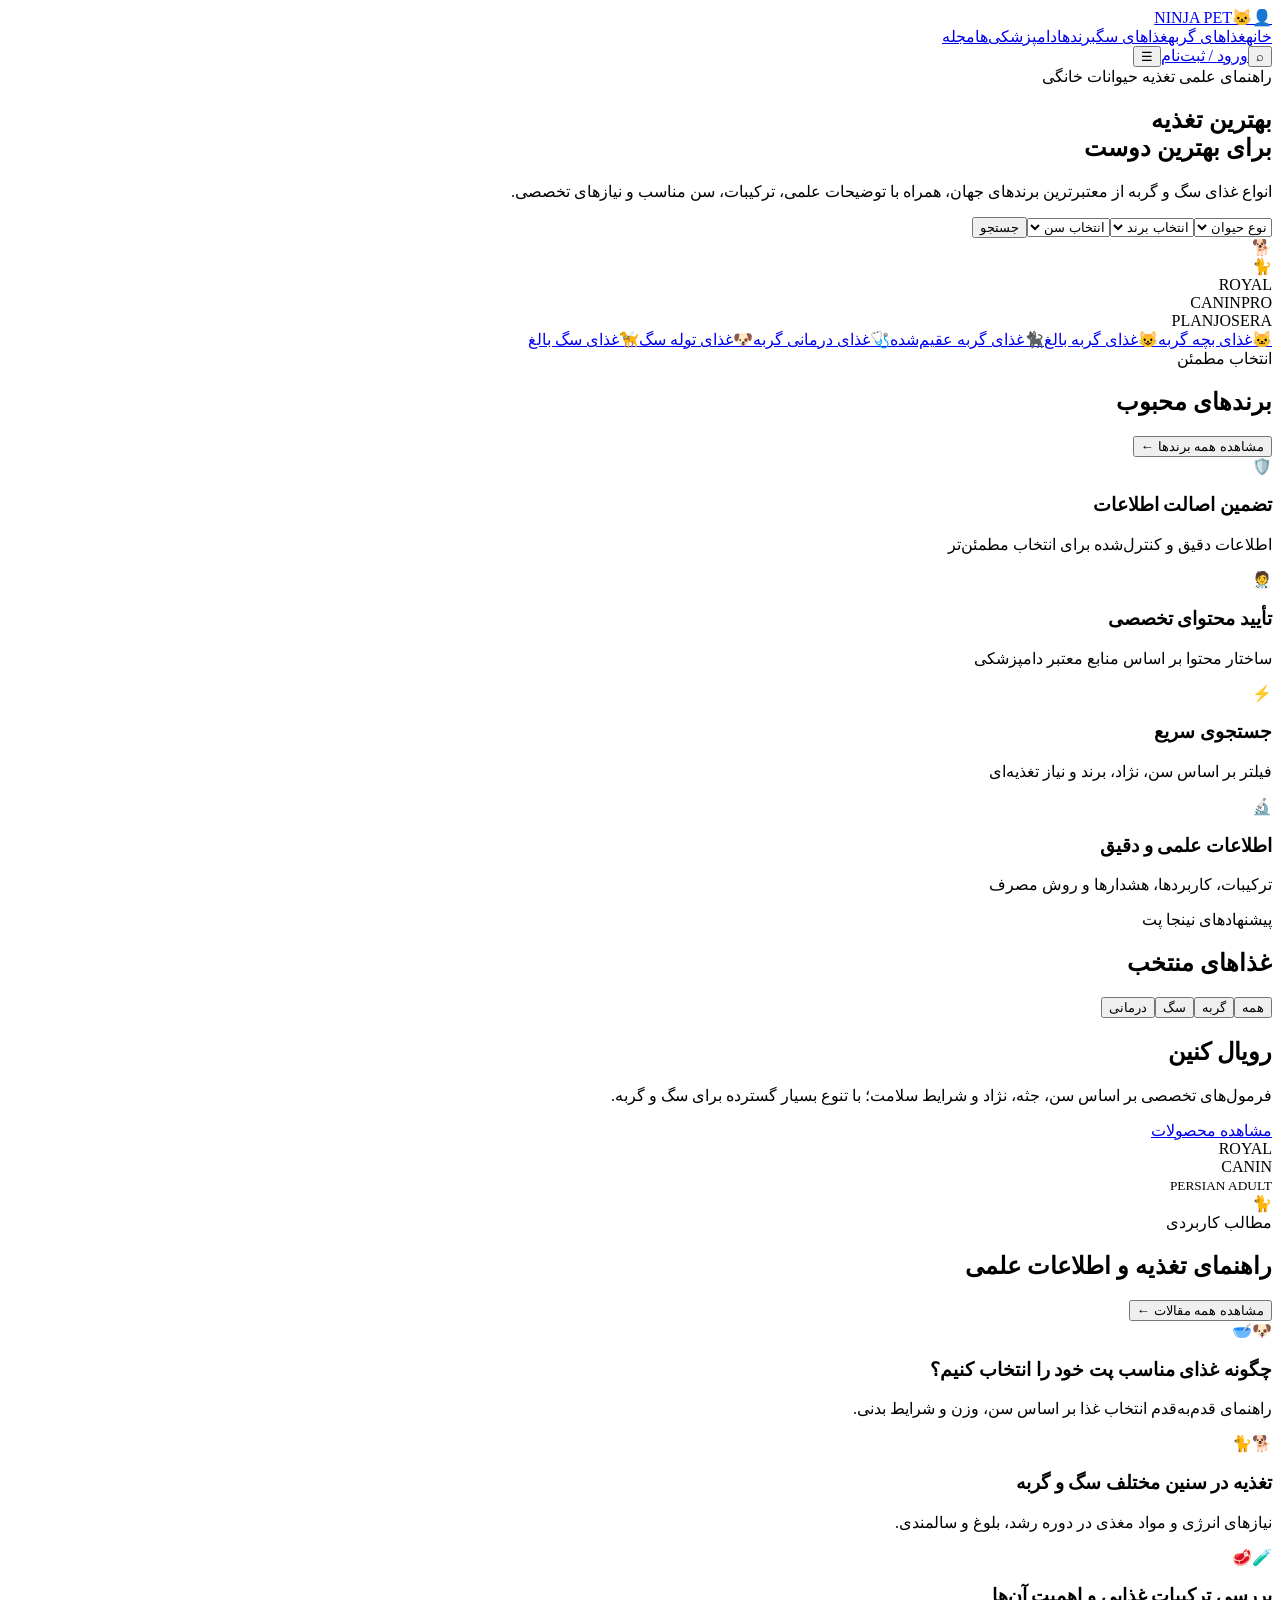
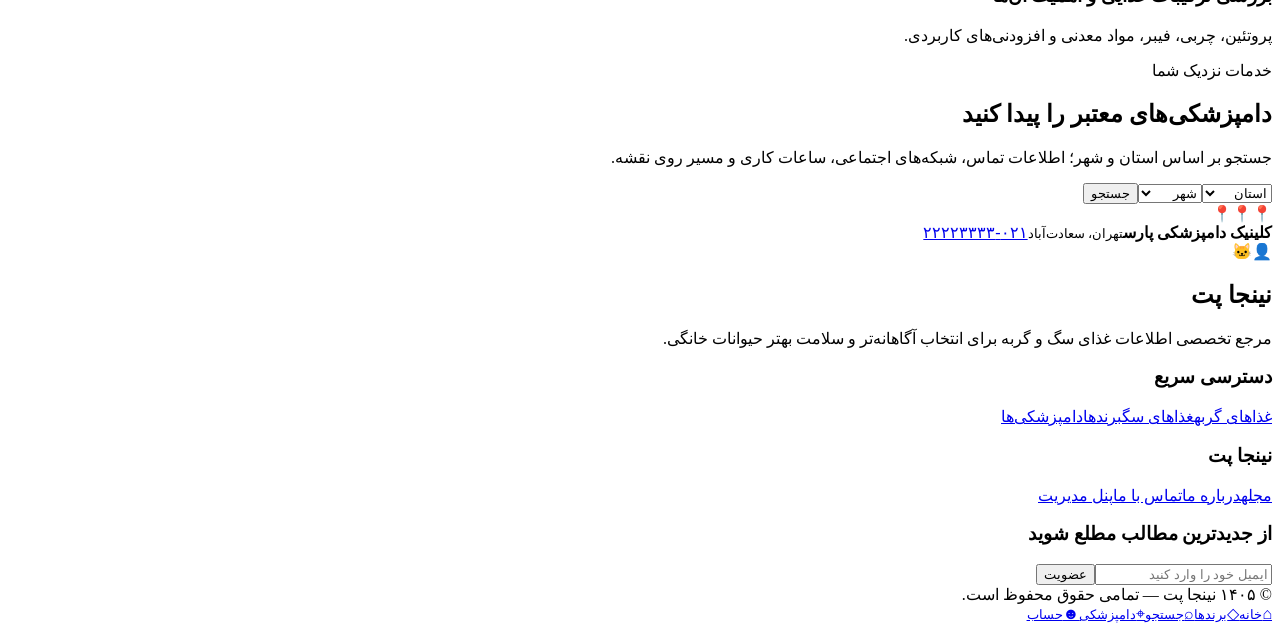
==== index.html @ 96e2af03 "Add Ninja Pet responsive homepage" ====
<!doctype html>
<html lang="fa" dir="rtl">
<head>
  <meta charset="utf-8" />
  <meta name="viewport" content="width=device-width,initial-scale=1" />
  <meta name="theme-color" content="#5b2ca0" />
  <meta name="description" content="نینجا پت؛ مرجع فارسی و علمی غذای سگ و گربه، معرفی برندها و دامپزشکی‌های ایران." />
  <meta name="keywords" content="غذای گربه, غذای سگ, رویال کنین, پروپلن, جوسرا, دامپزشکی" />
  <meta property="og:title" content="نینجا پت | مرجع تغذیه تخصصی حیوانات خانگی" />
  <meta property="og:description" content="انتخاب غذای مناسب بر اساس سن، نژاد، وضعیت بدنی و نیازهای سلامت پت شما." />
  <title>نینجا پت | مرجع تخصصی غذای سگ و گربه</title>
  <link rel="manifest" href="manifest.webmanifest" />
  <link rel="stylesheet" href="styles.css" />
</head>
<body>
  <header class="site-header">
    <a class="brand" href="#home" aria-label="نینجا پت"><span class="brand-mark">🐱‍👤</span><span>NINJA PET</span></a>
    <nav class="desktop-nav" aria-label="منوی اصلی"><a class="active" href="#home">خانه</a><a href="#cat-food">غذاهای گربه</a><a href="#dog-food">غذاهای سگ</a><a href="#brands">برندها</a><a href="#vets">دامپزشکی‌ها</a><a href="#mag">مجله</a></nav>
    <div class="header-actions"><button class="icon-btn" data-search-open aria-label="جستجو">⌕</button><a class="admin-link" href="admin.html">ورود / ثبت‌نام</a><button class="menu-btn" aria-label="بازکردن منو">☰</button></div>
  </header>
  <main id="home">
    <section class="hero section-shell">
      <div class="hero-copy"><span class="eyebrow">راهنمای علمی تغذیه حیوانات خانگی</span><h1>بهترین تغذیه<br/>برای بهترین دوست</h1><p>انواع غذای سگ و گربه از معتبرترین برندهای جهان، همراه با توضیحات علمی، ترکیبات، سن مناسب و نیازهای تخصصی.</p><div class="finder" role="search"><select id="petType"><option value="all">نوع حیوان</option><option value="cat">گربه</option><option value="dog">سگ</option></select><select id="brandFilter"><option value="all">انتخاب برند</option></select><select id="ageFilter"><option value="all">انتخاب سن</option><option value="kitten">توله / بچه</option><option value="adult">بالغ</option><option value="senior">سالمند</option></select><button id="finderButton">جستجو</button></div></div>
      <div class="hero-visual" aria-label="سگ و گربه کنار بسته‌های غذای حیوانات"><div class="pet dog">🐕</div><div class="pet cat">🐈</div><div class="bags"><span class="bag red">ROYAL<br>CANIN</span><span class="bag black">PRO<br>PLAN</span><span class="bag yellow">JOSERA</span></div></div>
    </section>
    <section class="quick-categories section-shell"><a href="#products"><span>🐱</span>غذای بچه گربه</a><a href="#products"><span>😺</span>غذای گربه بالغ</a><a href="#products"><span>🐈‍⬛</span>غذای گربه عقیم‌شده</a><a href="#products"><span>🩺</span>غذای درمانی گربه</a><a href="#products"><span>🐶</span>غذای توله سگ</a><a href="#products"><span>🦮</span>غذای سگ بالغ</a></section>
    <section id="brands" class="section-shell content-section"><div class="section-heading"><div><span>انتخاب مطمئن</span><h2>برندهای محبوب</h2></div><button class="text-button" id="allBrands">مشاهده همه برندها ←</button></div><div class="brand-grid" id="brandGrid"></div></section>
    <section class="benefits"><article>🛡️<div><h3>تضمین اصالت اطلاعات</h3><p>اطلاعات دقیق و کنترل‌شده برای انتخاب مطمئن‌تر</p></div></article><article>🧑‍⚕️<div><h3>تأیید محتوای تخصصی</h3><p>ساختار محتوا بر اساس منابع معتبر دامپزشکی</p></div></article><article>⚡<div><h3>جستجوی سریع</h3><p>فیلتر بر اساس سن، نژاد، برند و نیاز تغذیه‌ای</p></div></article><article>🔬<div><h3>اطلاعات علمی و دقیق</h3><p>ترکیبات، کاربردها، هشدارها و روش مصرف</p></div></article></section>
    <section id="products" class="section-shell content-section"><div class="section-heading"><div><span>پیشنهادهای نینجا پت</span><h2>غذاهای منتخب</h2></div><div class="chips"><button class="active" data-filter="all">همه</button><button data-filter="cat">گربه</button><button data-filter="dog">سگ</button><button data-filter="medical">درمانی</button></div></div><div class="product-grid" id="productGrid"></div></section>
    <section class="brand-feature section-shell" id="cat-food"><div class="feature-copy"><h2>رویال کنین</h2><p>فرمول‌های تخصصی بر اساس سن، جثه، نژاد و شرایط سلامت؛ با تنوع بسیار گسترده برای سگ و گربه.</p><a href="#products" class="outline-button">مشاهده محصولات</a></div><div class="feature-art"><div class="giant-bag">ROYAL<br>CANIN<br><small>PERSIAN ADULT</small></div><div class="fluffy-cat">🐈</div></div></section>
    <section id="mag" class="section-shell content-section"><div class="section-heading"><div><span>مطالب کاربردی</span><h2>راهنمای تغذیه و اطلاعات علمی</h2></div><button class="text-button">مشاهده همه مقالات ←</button></div><div class="article-grid"><article><div class="article-image">🐶🥣</div><h3>چگونه غذای مناسب پت خود را انتخاب کنیم؟</h3><p>راهنمای قدم‌به‌قدم انتخاب غذا بر اساس سن، وزن و شرایط بدنی.</p></article><article><div class="article-image">🐕🐈</div><h3>تغذیه در سنین مختلف سگ و گربه</h3><p>نیازهای انرژی و مواد مغذی در دوره رشد، بلوغ و سالمندی.</p></article><article><div class="article-image">🧪🥩</div><h3>بررسی ترکیبات غذایی و اهمیت آن‌ها</h3><p>پروتئین، چربی، فیبر، مواد معدنی و افزودنی‌های کاربردی.</p></article></div></section>
    <section id="vets" class="vet-section section-shell"><div><span class="eyebrow">خدمات نزدیک شما</span><h2>دامپزشکی‌های معتبر را پیدا کنید</h2><p>جستجو بر اساس استان و شهر؛ اطلاعات تماس، شبکه‌های اجتماعی، ساعات کاری و مسیر روی نقشه.</p><div class="vet-search"><select id="province"><option>استان</option><option>تهران</option><option>اصفهان</option><option>مازندران</option><option>فارس</option></select><select id="city"><option>شهر</option><option>تهران</option><option>اصفهان</option><option>بابل</option><option>شیراز</option></select><button id="vetSearch">جستجو</button></div></div><div class="map-card"><div class="map-lines"></div><span class="pin p1">📍</span><span class="pin p2">📍</span><span class="pin p3">📍</span><div class="clinic-card"><strong>کلینیک دامپزشکی پارس</strong><small>تهران، سعادت‌آباد</small><a href="tel:02122223333">۰۲۱-۲۲۲۲۳۳۳۳</a></div></div></section>
  </main>
  <footer><div class="footer-grid section-shell"><div class="footer-brand"><span class="ninja">🐱‍👤</span><h2>نینجا پت</h2><p>مرجع تخصصی اطلاعات غذای سگ و گربه برای انتخاب آگاهانه‌تر و سلامت بهتر حیوانات خانگی.</p></div><div><h3>دسترسی سریع</h3><a href="#cat-food">غذاهای گربه</a><a href="#dog-food">غذاهای سگ</a><a href="#brands">برندها</a><a href="#vets">دامپزشکی‌ها</a></div><div><h3>نینجا پت</h3><a href="#mag">مجله</a><a href="#">درباره ما</a><a href="#">تماس با ما</a><a href="admin.html">پنل مدیریت</a></div><div><h3>از جدیدترین مطالب مطلع شوید</h3><form id="newsletter"><input type="email" placeholder="ایمیل خود را وارد کنید" required/><button>عضویت</button></form></div></div><div class="copyright">© ۱۴۰۵ نینجا پت — تمامی حقوق محفوظ است.</div></footer>
  <dialog id="productDialog"><button class="dialog-close">×</button><div id="dialogContent"></div></dialog><dialog id="searchDialog"><button class="dialog-close">×</button><h2>جستجو در نینجا پت</h2><input id="globalSearch" placeholder="نام غذا، برند یا نیاز تغذیه‌ای..."/><div id="searchResults"></div></dialog>
  <nav class="mobile-bottom"><a class="active" href="#home">⌂<small>خانه</small></a><a href="#brands">◇<small>برندها</small></a><a href="#products">⌕<small>جستجو</small></a><a href="#vets">⌖<small>دامپزشکی</small></a><a href="admin.html">☻<small>حساب</small></a></nav><script src="app.js"></script>
</body></html>
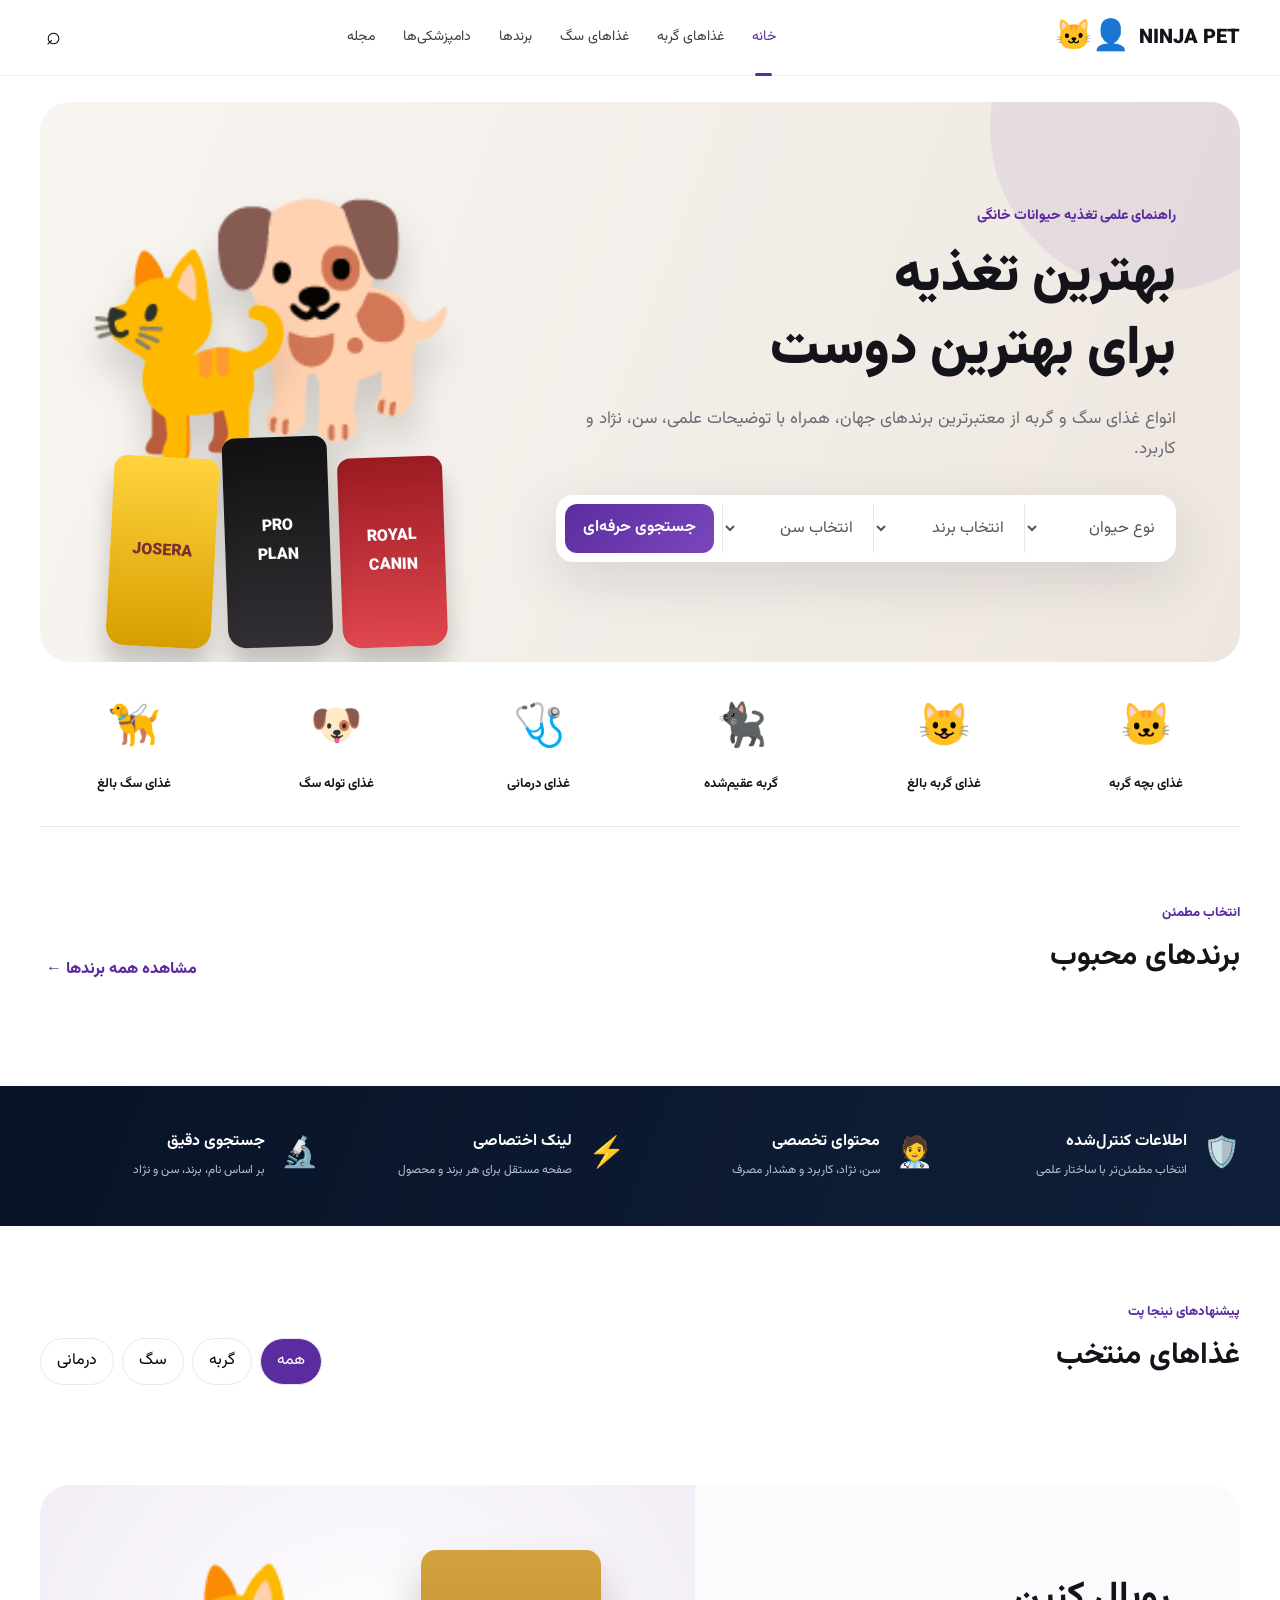
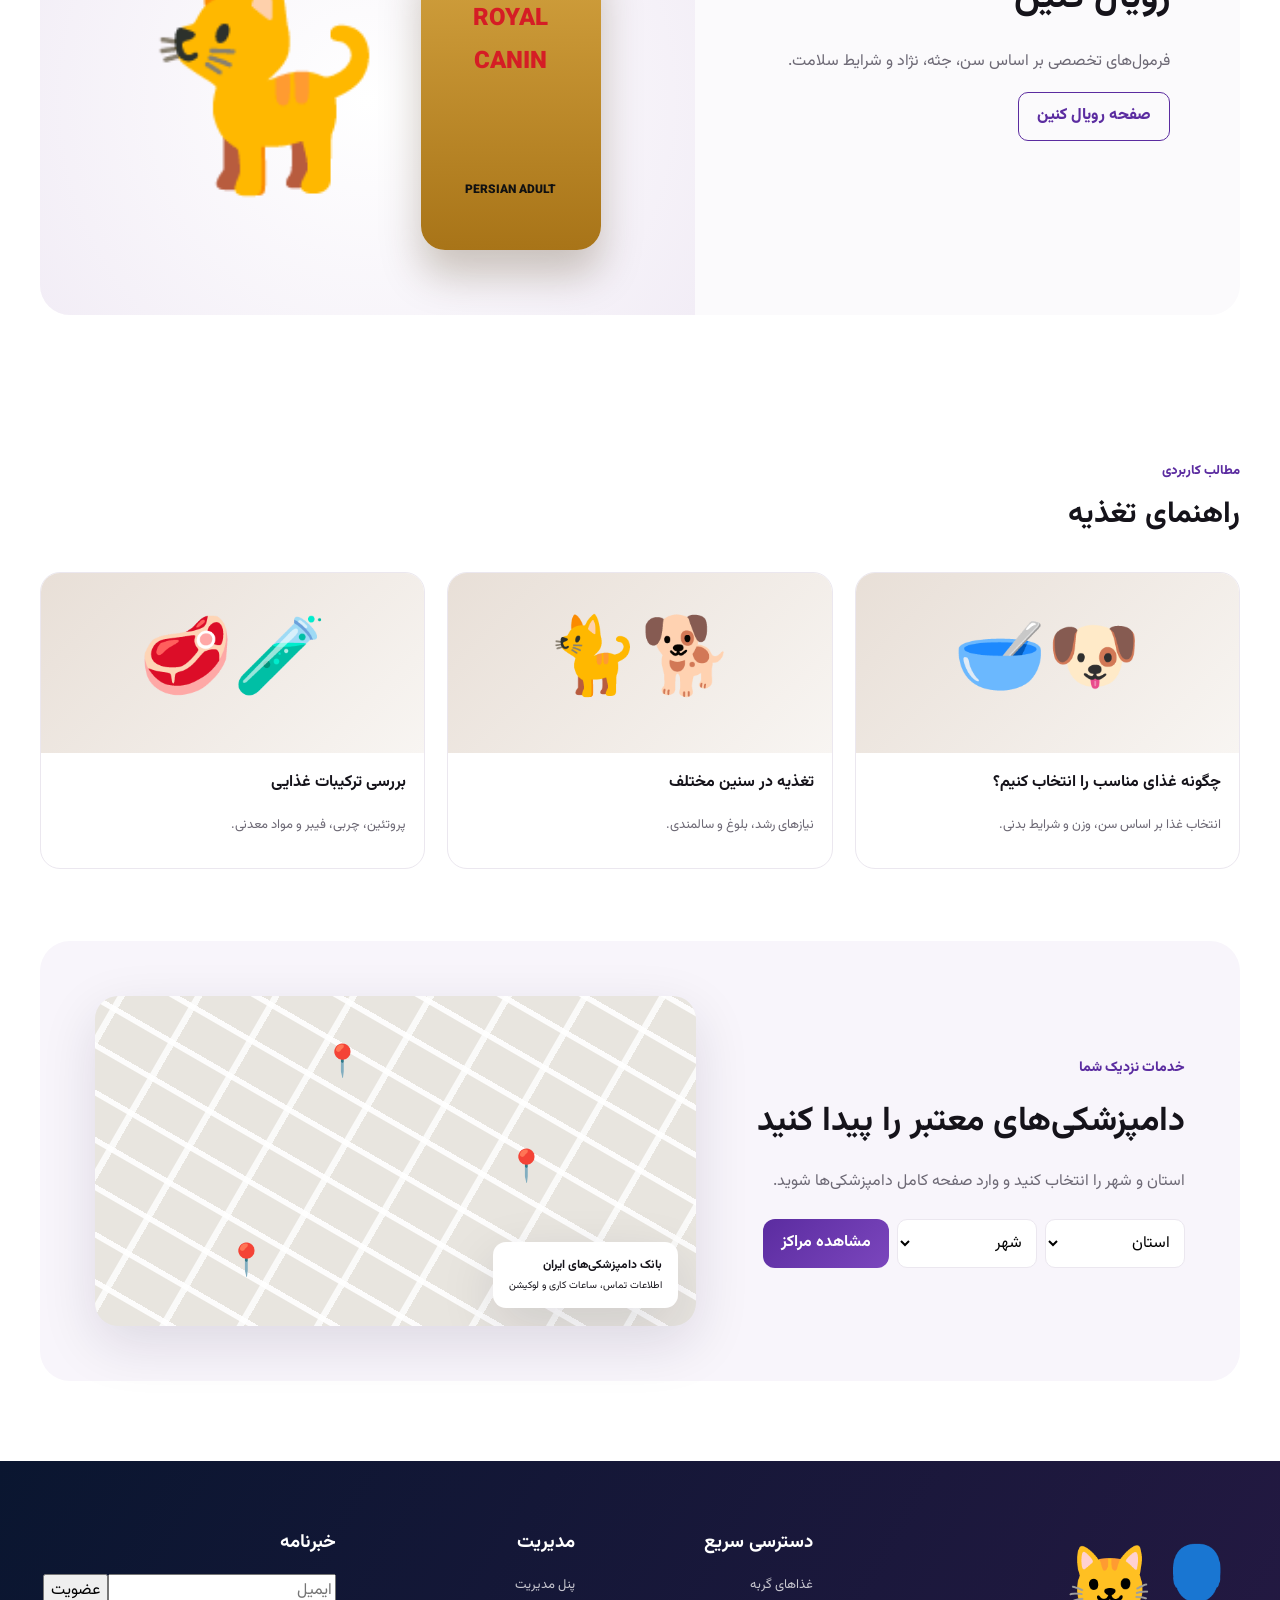
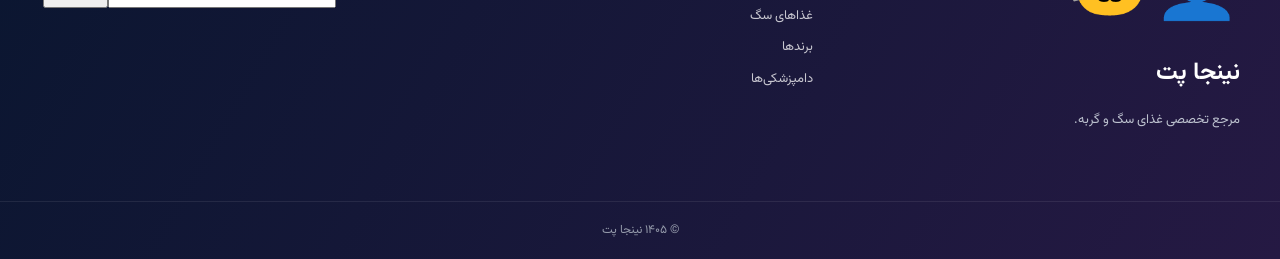
==== commit 836ce6fe: "Convert homepage navigation to real pages and remove public login" ====
--- a/index.html
+++ b/index.html
@@ -1,37 +1 @@
-<!doctype html>
-<html lang="fa" dir="rtl">
-<head>
-  <meta charset="utf-8" />
-  <meta name="viewport" content="width=device-width,initial-scale=1" />
-  <meta name="theme-color" content="#5b2ca0" />
-  <meta name="description" content="نینجا پت؛ مرجع فارسی و علمی غذای سگ و گربه، معرفی برندها و دامپزشکی‌های ایران." />
-  <meta name="keywords" content="غذای گربه, غذای سگ, رویال کنین, پروپلن, جوسرا, دامپزشکی" />
-  <meta property="og:title" content="نینجا پت | مرجع تغذیه تخصصی حیوانات خانگی" />
-  <meta property="og:description" content="انتخاب غذای مناسب بر اساس سن، نژاد، وضعیت بدنی و نیازهای سلامت پت شما." />
-  <title>نینجا پت | مرجع تخصصی غذای سگ و گربه</title>
-  <link rel="manifest" href="manifest.webmanifest" />
-  <link rel="stylesheet" href="styles.css" />
-</head>
-<body>
-  <header class="site-header">
-    <a class="brand" href="#home" aria-label="نینجا پت"><span class="brand-mark">🐱‍👤</span><span>NINJA PET</span></a>
-    <nav class="desktop-nav" aria-label="منوی اصلی"><a class="active" href="#home">خانه</a><a href="#cat-food">غذاهای گربه</a><a href="#dog-food">غذاهای سگ</a><a href="#brands">برندها</a><a href="#vets">دامپزشکی‌ها</a><a href="#mag">مجله</a></nav>
-    <div class="header-actions"><button class="icon-btn" data-search-open aria-label="جستجو">⌕</button><a class="admin-link" href="admin.html">ورود / ثبت‌نام</a><button class="menu-btn" aria-label="بازکردن منو">☰</button></div>
-  </header>
-  <main id="home">
-    <section class="hero section-shell">
-      <div class="hero-copy"><span class="eyebrow">راهنمای علمی تغذیه حیوانات خانگی</span><h1>بهترین تغذیه<br/>برای بهترین دوست</h1><p>انواع غذای سگ و گربه از معتبرترین برندهای جهان، همراه با توضیحات علمی، ترکیبات، سن مناسب و نیازهای تخصصی.</p><div class="finder" role="search"><select id="petType"><option value="all">نوع حیوان</option><option value="cat">گربه</option><option value="dog">سگ</option></select><select id="brandFilter"><option value="all">انتخاب برند</option></select><select id="ageFilter"><option value="all">انتخاب سن</option><option value="kitten">توله / بچه</option><option value="adult">بالغ</option><option value="senior">سالمند</option></select><button id="finderButton">جستجو</button></div></div>
-      <div class="hero-visual" aria-label="سگ و گربه کنار بسته‌های غذای حیوانات"><div class="pet dog">🐕</div><div class="pet cat">🐈</div><div class="bags"><span class="bag red">ROYAL<br>CANIN</span><span class="bag black">PRO<br>PLAN</span><span class="bag yellow">JOSERA</span></div></div>
-    </section>
-    <section class="quick-categories section-shell"><a href="#products"><span>🐱</span>غذای بچه گربه</a><a href="#products"><span>😺</span>غذای گربه بالغ</a><a href="#products"><span>🐈‍⬛</span>غذای گربه عقیم‌شده</a><a href="#products"><span>🩺</span>غذای درمانی گربه</a><a href="#products"><span>🐶</span>غذای توله سگ</a><a href="#products"><span>🦮</span>غذای سگ بالغ</a></section>
-    <section id="brands" class="section-shell content-section"><div class="section-heading"><div><span>انتخاب مطمئن</span><h2>برندهای محبوب</h2></div><button class="text-button" id="allBrands">مشاهده همه برندها ←</button></div><div class="brand-grid" id="brandGrid"></div></section>
-    <section class="benefits"><article>🛡️<div><h3>تضمین اصالت اطلاعات</h3><p>اطلاعات دقیق و کنترل‌شده برای انتخاب مطمئن‌تر</p></div></article><article>🧑‍⚕️<div><h3>تأیید محتوای تخصصی</h3><p>ساختار محتوا بر اساس منابع معتبر دامپزشکی</p></div></article><article>⚡<div><h3>جستجوی سریع</h3><p>فیلتر بر اساس سن، نژاد، برند و نیاز تغذیه‌ای</p></div></article><article>🔬<div><h3>اطلاعات علمی و دقیق</h3><p>ترکیبات، کاربردها، هشدارها و روش مصرف</p></div></article></section>
-    <section id="products" class="section-shell content-section"><div class="section-heading"><div><span>پیشنهادهای نینجا پت</span><h2>غذاهای منتخب</h2></div><div class="chips"><button class="active" data-filter="all">همه</button><button data-filter="cat">گربه</button><button data-filter="dog">سگ</button><button data-filter="medical">درمانی</button></div></div><div class="product-grid" id="productGrid"></div></section>
-    <section class="brand-feature section-shell" id="cat-food"><div class="feature-copy"><h2>رویال کنین</h2><p>فرمول‌های تخصصی بر اساس سن، جثه، نژاد و شرایط سلامت؛ با تنوع بسیار گسترده برای سگ و گربه.</p><a href="#products" class="outline-button">مشاهده محصولات</a></div><div class="feature-art"><div class="giant-bag">ROYAL<br>CANIN<br><small>PERSIAN ADULT</small></div><div class="fluffy-cat">🐈</div></div></section>
-    <section id="mag" class="section-shell content-section"><div class="section-heading"><div><span>مطالب کاربردی</span><h2>راهنمای تغذیه و اطلاعات علمی</h2></div><button class="text-button">مشاهده همه مقالات ←</button></div><div class="article-grid"><article><div class="article-image">🐶🥣</div><h3>چگونه غذای مناسب پت خود را انتخاب کنیم؟</h3><p>راهنمای قدم‌به‌قدم انتخاب غذا بر اساس سن، وزن و شرایط بدنی.</p></article><article><div class="article-image">🐕🐈</div><h3>تغذیه در سنین مختلف سگ و گربه</h3><p>نیازهای انرژی و مواد مغذی در دوره رشد، بلوغ و سالمندی.</p></article><article><div class="article-image">🧪🥩</div><h3>بررسی ترکیبات غذایی و اهمیت آن‌ها</h3><p>پروتئین، چربی، فیبر، مواد معدنی و افزودنی‌های کاربردی.</p></article></div></section>
-    <section id="vets" class="vet-section section-shell"><div><span class="eyebrow">خدمات نزدیک شما</span><h2>دامپزشکی‌های معتبر را پیدا کنید</h2><p>جستجو بر اساس استان و شهر؛ اطلاعات تماس، شبکه‌های اجتماعی، ساعات کاری و مسیر روی نقشه.</p><div class="vet-search"><select id="province"><option>استان</option><option>تهران</option><option>اصفهان</option><option>مازندران</option><option>فارس</option></select><select id="city"><option>شهر</option><option>تهران</option><option>اصفهان</option><option>بابل</option><option>شیراز</option></select><button id="vetSearch">جستجو</button></div></div><div class="map-card"><div class="map-lines"></div><span class="pin p1">📍</span><span class="pin p2">📍</span><span class="pin p3">📍</span><div class="clinic-card"><strong>کلینیک دامپزشکی پارس</strong><small>تهران، سعادت‌آباد</small><a href="tel:02122223333">۰۲۱-۲۲۲۲۳۳۳۳</a></div></div></section>
-  </main>
-  <footer><div class="footer-grid section-shell"><div class="footer-brand"><span class="ninja">🐱‍👤</span><h2>نینجا پت</h2><p>مرجع تخصصی اطلاعات غذای سگ و گربه برای انتخاب آگاهانه‌تر و سلامت بهتر حیوانات خانگی.</p></div><div><h3>دسترسی سریع</h3><a href="#cat-food">غذاهای گربه</a><a href="#dog-food">غذاهای سگ</a><a href="#brands">برندها</a><a href="#vets">دامپزشکی‌ها</a></div><div><h3>نینجا پت</h3><a href="#mag">مجله</a><a href="#">درباره ما</a><a href="#">تماس با ما</a><a href="admin.html">پنل مدیریت</a></div><div><h3>از جدیدترین مطالب مطلع شوید</h3><form id="newsletter"><input type="email" placeholder="ایمیل خود را وارد کنید" required/><button>عضویت</button></form></div></div><div class="copyright">© ۱۴۰۵ نینجا پت — تمامی حقوق محفوظ است.</div></footer>
-  <dialog id="productDialog"><button class="dialog-close">×</button><div id="dialogContent"></div></dialog><dialog id="searchDialog"><button class="dialog-close">×</button><h2>جستجو در نینجا پت</h2><input id="globalSearch" placeholder="نام غذا، برند یا نیاز تغذیه‌ای..."/><div id="searchResults"></div></dialog>
-  <nav class="mobile-bottom"><a class="active" href="#home">⌂<small>خانه</small></a><a href="#brands">◇<small>برندها</small></a><a href="#products">⌕<small>جستجو</small></a><a href="#vets">⌖<small>دامپزشکی</small></a><a href="admin.html">☻<small>حساب</small></a></nav><script src="app.js"></script>
-</body></html>+<!doctype html><html lang="fa" dir="rtl"><head><meta charset="utf-8"><meta name="viewport" content="width=device-width,initial-scale=1"><meta name="theme-color" content="#5b2ca0"><meta name="description" content="نینجا پت؛ مرجع فارسی و علمی غذای سگ و گربه، معرفی برندها و دامپزشکی‌های ایران."><title>نینجا پت | مرجع تخصصی غذای سگ و گربه</title><link rel="manifest" href="manifest.webmanifest"><link rel="stylesheet" href="styles.css"><link rel="stylesheet" href="page.css"></head><body><header class="site-header"><a class="brand" href="index.html"><span class="brand-mark">🐱‍👤</span><span>NINJA PET</span></a><nav class="desktop-nav"><a class="active" href="index.html">خانه</a><a href="catalog.html?pet=cat">غذاهای گربه</a><a href="catalog.html?pet=dog">غذاهای سگ</a><a href="brands.html">برندها</a><a href="veterinarians.html">دامپزشکی‌ها</a><a href="#mag">مجله</a></nav><div class="header-actions"><button class="icon-btn" data-search-open aria-label="جستجو">⌕</button><button class="menu-btn">☰</button></div></header><main><section class="hero section-shell"><div class="hero-copy"><span class="eyebrow">راهنمای علمی تغذیه حیوانات خانگی</span><h1>بهترین تغذیه<br>برای بهترین دوست</h1><p>انواع غذای سگ و گربه از معتبرترین برندهای جهان، همراه با توضیحات علمی، سن، نژاد و کاربرد.</p><div class="finder"><select id="petType"><option value="all">نوع حیوان</option><option value="cat">گربه</option><option value="dog">سگ</option></select><select id="brandFilter"><option value="all">انتخاب برند</option></select><select id="ageFilter"><option value="all">انتخاب سن</option><option value="kitten">توله / بچه</option><option value="adult">بالغ</option><option value="senior">سالمند</option></select><button id="finderButton">جستجوی حرفه‌ای</button></div></div><div class="hero-visual"><div class="pet dog">🐕</div><div class="pet cat">🐈</div><div class="bags"><span class="bag red">ROYAL<br>CANIN</span><span class="bag black">PRO<br>PLAN</span><span class="bag yellow">JOSERA</span></div></div></section><section class="quick-categories section-shell"><a href="catalog.html?pet=cat&age=kitten"><span>🐱</span>غذای بچه گربه</a><a href="catalog.html?pet=cat&age=adult"><span>😺</span>غذای گربه بالغ</a><a href="search.html?q=عقیم شده"><span>🐈‍⬛</span>گربه عقیم‌شده</a><a href="search.html?q=درمانی"><span>🩺</span>غذای درمانی</a><a href="catalog.html?pet=dog&age=kitten"><span>🐶</span>غذای توله سگ</a><a href="catalog.html?pet=dog&age=adult"><span>🦮</span>غذای سگ بالغ</a></section><section class="section-shell content-section"><div class="section-heading"><div><span>انتخاب مطمئن</span><h2>برندهای محبوب</h2></div><button class="text-button" id="allBrands">مشاهده همه برندها ←</button></div><div class="brand-grid" id="brandGrid"></div></section><section class="benefits"><article>🛡️<div><h3>اطلاعات کنترل‌شده</h3><p>انتخاب مطمئن‌تر با ساختار علمی</p></div></article><article>🧑‍⚕️<div><h3>محتوای تخصصی</h3><p>سن، نژاد، کاربرد و هشدار مصرف</p></div></article><article>⚡<div><h3>لینک اختصاصی</h3><p>صفحه مستقل برای هر برند و محصول</p></div></article><article>🔬<div><h3>جستجوی دقیق</h3><p>بر اساس نام، برند، سن و نژاد</p></div></article></section><section class="section-shell content-section"><div class="section-heading"><div><span>پیشنهادهای نینجا پت</span><h2>غذاهای منتخب</h2></div><div class="chips"><button class="active" data-filter="all">همه</button><button data-filter="cat">گربه</button><button data-filter="dog">سگ</button><button data-filter="medical">درمانی</button></div></div><div class="product-grid" id="productGrid"></div></section><section class="brand-feature section-shell"><div class="feature-copy"><h2>رویال کنین</h2><p>فرمول‌های تخصصی بر اساس سن، جثه، نژاد و شرایط سلامت.</p><a href="brand.html?slug=royal-canin" class="outline-button">صفحه رویال کنین</a></div><div class="feature-art"><div class="giant-bag">ROYAL<br>CANIN<br><small>PERSIAN ADULT</small></div><div class="fluffy-cat">🐈</div></div></section><section id="mag" class="section-shell content-section"><div class="section-heading"><div><span>مطالب کاربردی</span><h2>راهنمای تغذیه</h2></div></div><div class="article-grid"><article><div class="article-image">🐶🥣</div><h3>چگونه غذای مناسب را انتخاب کنیم؟</h3><p>انتخاب غذا بر اساس سن، وزن و شرایط بدنی.</p></article><article><div class="article-image">🐕🐈</div><h3>تغذیه در سنین مختلف</h3><p>نیازهای رشد، بلوغ و سالمندی.</p></article><article><div class="article-image">🧪🥩</div><h3>بررسی ترکیبات غذایی</h3><p>پروتئین، چربی، فیبر و مواد معدنی.</p></article></div></section><section class="vet-section section-shell"><div><span class="eyebrow">خدمات نزدیک شما</span><h2>دامپزشکی‌های معتبر را پیدا کنید</h2><p>استان و شهر را انتخاب کنید و وارد صفحه کامل دامپزشکی‌ها شوید.</p><div class="vet-search"><select id="province"><option value="all">استان</option></select><select id="city"><option value="all">شهر</option></select><button id="vetSearch">مشاهده مراکز</button></div></div><div class="map-card"><div class="map-lines"></div><span class="pin p1">📍</span><span class="pin p2">📍</span><span class="pin p3">📍</span><div class="clinic-card"><strong>بانک دامپزشکی‌های ایران</strong><small>اطلاعات تماس، ساعات کاری و لوکیشن</small></div></div></section></main><footer><div class="footer-grid section-shell"><div class="footer-brand"><span class="ninja">🐱‍👤</span><h2>نینجا پت</h2><p>مرجع تخصصی غذای سگ و گربه.</p></div><div><h3>دسترسی سریع</h3><a href="catalog.html?pet=cat">غذاهای گربه</a><a href="catalog.html?pet=dog">غذاهای سگ</a><a href="brands.html">برندها</a><a href="veterinarians.html">دامپزشکی‌ها</a></div><div><h3>مدیریت</h3><a href="admin.html">پنل مدیریت</a></div><div><h3>خبرنامه</h3><form id="newsletter"><input type="email" placeholder="ایمیل" required><button>عضویت</button></form></div></div><div class="copyright">© ۱۴۰۵ نینجا پت</div></footer><nav class="mobile-bottom"><a class="active" href="index.html">⌂<small>خانه</small></a><a href="brands.html">◇<small>برندها</small></a><a href="search.html">⌕<small>جستجو</small></a><a href="veterinarians.html">⌖<small>دامپزشکی</small></a></nav><script src="data.js"></script><script src="shared.js"></script><script src="app.js"></script></body></html>
--- a/styles.css
+++ b/styles.css
@@ -0,0 +1,4 @@
+@import url('https://fonts.googleapis.com/css2?family=Vazirmatn:wght@400;500;600;700;800;900&display=swap');
+:root{--purple:#5b2ca0;--purple2:#7b46bd;--navy:#071327;--ink:#15131a;--muted:#6d6975;--line:#ebe7ef;--cream:#f4efe9;--shadow:0 18px 55px rgba(28,18,49,.12);--radius:24px}*{box-sizing:border-box}html{scroll-behavior:smooth}body{margin:0;font-family:Vazirmatn,Tahoma,sans-serif;color:var(--ink);background:#fff;line-height:1.8}a{text-decoration:none;color:inherit}button,input,select{font:inherit}.section-shell{width:min(1200px,calc(100% - 40px));margin-inline:auto}.site-header{height:76px;display:flex;align-items:center;justify-content:space-between;padding:0 max(24px,calc((100vw - 1200px)/2));position:sticky;top:0;background:rgba(255,255,255,.94);backdrop-filter:blur(18px);z-index:50;border-bottom:1px solid rgba(0,0,0,.05)}.brand{display:flex;align-items:center;gap:10px;font-weight:900;font-size:20px;direction:ltr}.brand-mark{font-size:30px}.desktop-nav{display:flex;gap:28px;font-size:14px}.desktop-nav a{color:#3f3b45;position:relative}.desktop-nav a:hover,.desktop-nav .active{color:var(--purple)}.desktop-nav .active:after{content:"";position:absolute;height:3px;border-radius:4px;background:var(--purple);left:15%;right:15%;bottom:-26px}.header-actions{display:flex;gap:10px;align-items:center}.icon-btn,.menu-btn{border:0;background:transparent;font-size:25px;cursor:pointer}.menu-btn{display:none}.admin-link,.finder button,.vet-search button,.newsletter button{background:linear-gradient(135deg,var(--purple),var(--purple2));color:#fff;border:0;border-radius:12px;padding:10px 18px;font-weight:700}.hero{min-height:560px;margin-top:26px;background:linear-gradient(110deg,#f8f5f1,#eee7e0);border-radius:30px;overflow:hidden;display:grid;grid-template-columns:1.05fr .95fr;align-items:center;position:relative}.hero:before{content:"";position:absolute;width:330px;height:330px;border-radius:50%;background:rgba(91,44,160,.08);top:-140px;right:-80px}.hero-copy{padding:70px 64px;z-index:2}.eyebrow{color:var(--purple);font-weight:800;font-size:14px}.hero h1{font-size:54px;line-height:1.35;margin:10px 0 14px;font-weight:900}.hero p{color:var(--muted);font-size:17px;max-width:620px}.finder{display:grid;grid-template-columns:1fr 1fr 1fr auto;gap:8px;background:#fff;padding:9px;border-radius:17px;box-shadow:var(--shadow);margin-top:30px;min-width:620px}.finder select{border:0;border-left:1px solid var(--line);padding:8px;background:#fff;color:#555}.finder button{cursor:pointer}.hero-visual{height:100%;position:relative;display:flex;align-items:center;justify-content:center}.pet{font-size:220px;filter:drop-shadow(0 25px 18px rgba(0,0,0,.16));position:absolute}.dog{right:15px;top:40px}.cat{left:8px;top:100px;font-size:190px}.bags{position:absolute;bottom:15px;display:flex;gap:10px;align-items:flex-end;z-index:3}.bag{width:105px;height:190px;border-radius:13px 13px 18px 18px;display:grid;place-items:center;text-align:center;font-weight:900;color:#fff;box-shadow:0 20px 25px rgba(0,0,0,.2);transform:rotate(-2deg)}.bag.black{background:linear-gradient(#111,#322f34);height:210px}.bag.red{background:linear-gradient(#9b1a22,#e0474f)}.bag.yellow{background:linear-gradient(#ffd33d,#d89e00);color:#7a2e2e;transform:rotate(3deg)}.quick-categories{display:grid;grid-template-columns:repeat(6,1fr);gap:15px;padding:30px 0;border-bottom:1px solid var(--line)}.quick-categories a{display:flex;flex-direction:column;align-items:center;gap:5px;font-size:13px;font-weight:700;transition:.2s}.quick-categories a:hover{color:var(--purple);transform:translateY(-4px)}.quick-categories span{font-size:42px}.content-section{padding:72px 0}.section-heading{display:flex;justify-content:space-between;align-items:end;margin-bottom:28px}.section-heading span{color:var(--purple);font-size:13px;font-weight:800}.section-heading h2{font-size:30px;margin:2px 0}.text-button{border:0;background:none;color:var(--purple);font-weight:800;cursor:pointer}.brand-grid{display:grid;grid-template-columns:repeat(6,1fr);gap:16px}.brand-card{height:105px;border:1px solid var(--line);border-radius:18px;display:grid;place-items:center;background:#fff;font-size:19px;font-weight:900;box-shadow:0 8px 30px rgba(20,13,30,.04);transition:.25s;cursor:pointer}.brand-card:hover{border-color:#ccb8e4;transform:translateY(-5px);box-shadow:var(--shadow)}.benefits{background:linear-gradient(110deg,#071327,#101f3a);color:#fff;display:grid;grid-template-columns:repeat(4,1fr);padding:42px max(24px,calc((100vw - 1200px)/2));gap:30px}.benefits article{display:flex;gap:16px;align-items:flex-start;font-size:30px}.benefits h3{font-size:16px;margin:0}.benefits p{font-size:12px;color:#b7c0d0;margin:3px 0}.chips{display:flex;gap:8px}.chips button{border:1px solid var(--line);background:#fff;padding:8px 16px;border-radius:30px;cursor:pointer}.chips button.active{background:var(--purple);color:#fff}.product-grid{display:grid;grid-template-columns:repeat(4,1fr);gap:20px}.product-card{border:1px solid var(--line);border-radius:20px;overflow:hidden;background:#fff;transition:.25s;cursor:pointer;position:relative}.product-card:hover{transform:translateY(-5px);box-shadow:var(--shadow)}.product-thumb{height:230px;background:linear-gradient(145deg,#faf8fb,#f1edf5);display:grid;place-items:center}.mini-bag{height:175px;width:105px;border-radius:10px 10px 17px 17px;color:#fff;font-weight:900;display:grid;place-items:center;text-align:center;box-shadow:0 18px 24px rgba(0,0,0,.2)}.product-info{padding:16px}.product-info small{color:var(--purple);font-weight:700}.product-info h3{font-size:16px;margin:5px 0}.product-info p{font-size:12px;color:var(--muted);margin:0}.tag{position:absolute;top:12px;right:12px;background:#fff;border-radius:20px;padding:5px 10px;font-size:11px;font-weight:800}.brand-feature{border-radius:30px;background:#fbfafc;display:grid;grid-template-columns:1fr 1.2fr;min-height:430px;overflow:hidden;margin-bottom:70px}.feature-copy{padding:70px}.feature-copy h2{font-size:37px;margin:10px 0}.feature-copy p{color:var(--muted)}.outline-button{display:inline-block;border:1px solid var(--purple);color:var(--purple);padding:9px 18px;border-radius:10px;font-weight:800}.feature-art{background:radial-gradient(circle at 50% 50%,#fff,#f2edf6);display:flex;align-items:center;justify-content:center;gap:25px}.giant-bag{width:180px;height:300px;background:linear-gradient(#d3a23f,#a87418);border-radius:15px 15px 24px 24px;color:#d51d25;text-align:center;display:grid;place-items:center;font-weight:900;font-size:24px;box-shadow:0 25px 40px rgba(64,38,4,.25)}.giant-bag small{color:#111;font-size:12px}.fluffy-cat{font-size:210px}.article-grid{display:grid;grid-template-columns:repeat(3,1fr);gap:22px}.article-grid article{border:1px solid var(--line);border-radius:20px;overflow:hidden;padding-bottom:18px}.article-image{height:180px;background:linear-gradient(135deg,#e8dfd7,#f8f5f2);display:grid;place-items:center;font-size:75px}.article-grid h3,.article-grid p{padding:0 18px}.article-grid h3{font-size:16px}.article-grid p{font-size:13px;color:var(--muted)}.vet-section{background:#f8f5fb;border-radius:30px;padding:55px;display:grid;grid-template-columns:.85fr 1.15fr;gap:45px;align-items:center;margin-bottom:80px}.vet-section h2{font-size:34px;margin:8px 0}.vet-section p{color:var(--muted)}.vet-search{display:flex;gap:8px;margin-top:22px}.vet-search select{background:#fff;border:1px solid var(--line);border-radius:10px;padding:10px;width:140px}.map-card{height:330px;background:#e8e5df;border-radius:23px;position:relative;overflow:hidden;box-shadow:var(--shadow)}.map-lines{position:absolute;inset:-30px;background:repeating-linear-gradient(30deg,transparent 0 35px,rgba(255,255,255,.9) 36px 41px),repeating-linear-gradient(120deg,transparent 0 60px,rgba(255,255,255,.8) 61px 67px)}.pin{position:absolute;font-size:31px}.p1{top:40px;left:38%}.p2{top:145px;right:25%}.p3{bottom:35px;left:22%}.clinic-card{position:absolute;right:18px;bottom:18px;background:#fff;padding:13px 16px;border-radius:13px;display:flex;flex-direction:column;box-shadow:var(--shadow);font-size:12px}.clinic-card a{color:var(--purple)}footer{background:linear-gradient(120deg,#0a1630,#251943);color:#fff;padding-top:65px}.footer-grid{display:grid;grid-template-columns:1.4fr .7fr .7fr 1.1fr;gap:50px}.footer-brand .ninja{font-size:70px}.footer-grid h2,.footer-grid h3{margin:0 0 14px}.footer-grid p{color:#bdc2cf;font-size:13px}.footer-grid a{display:block;color:#c8c7d0;font-size:13px;margin:8px 0}.newsletter{display:flex;background:#fff;border-radius:12px;padding:6px}.newsletter input{border:0;outline:0;min-width:0;width:100%;padding:7px}.copyright{text-align:center;color:#949aaa;font-size:12px;border-top:1px solid rgba(255,255,255,.08);padding:18px;margin-top:55px}.mobile-bottom{display:none}dialog{border:0;border-radius:24px;padding:30px;width:min(720px,calc(100% - 28px));box-shadow:0 30px 90px rgba(0,0,0,.3)}dialog::backdrop{background:rgba(6,10,20,.68);backdrop-filter:blur(5px)}.dialog-close{position:absolute;left:16px;top:10px;border:0;background:none;font-size:30px;cursor:pointer}.dialog-product{display:grid;grid-template-columns:250px 1fr;gap:30px}.dialog-product .product-thumb{border-radius:18px}.specs{display:grid;grid-template-columns:1fr 1fr;gap:10px;margin-top:18px}.specs div{background:#f7f4fa;border-radius:12px;padding:10px;font-size:13px}#globalSearch{width:100%;border:1px solid var(--line);border-radius:12px;padding:12px;margin:10px 0}.search-hit{padding:10px;border-bottom:1px solid var(--line);cursor:pointer}.search-hit:hover{color:var(--purple)}
+@media(max-width:900px){body{padding-bottom:72px}.desktop-nav,.admin-link{display:none}.menu-btn{display:block}.site-header{height:64px;padding:0 18px}.section-shell{width:min(100% - 24px,700px)}.hero{grid-template-columns:1fr;min-height:auto;margin-top:12px}.hero-copy{padding:28px 23px 20px}.hero h1{font-size:36px}.hero p{font-size:14px}.finder{min-width:0;grid-template-columns:1fr 1fr;margin-top:20px}.finder button{grid-column:1/-1}.hero-visual{height:290px}.pet{font-size:130px}.dog{right:12%;top:15px}.cat{left:9%;top:55px;font-size:115px}.bags{bottom:8px}.bag{width:65px;height:125px;font-size:11px}.bag.black{height:145px}.quick-categories{grid-template-columns:repeat(3,1fr);padding:18px 0}.quick-categories span{font-size:33px}.brand-grid{grid-template-columns:repeat(2,1fr)}.benefits{grid-template-columns:1fr 1fr;padding:28px 18px;gap:18px}.product-grid{grid-template-columns:repeat(2,1fr);gap:12px}.product-thumb{height:185px}.mini-bag{height:135px;width:80px}.brand-feature{grid-template-columns:1fr}.feature-copy{padding:35px}.feature-art{min-height:300px}.giant-bag{width:130px;height:225px}.fluffy-cat{font-size:145px}.article-grid{grid-template-columns:1fr}.vet-section{grid-template-columns:1fr;padding:28px 20px}.footer-grid{grid-template-columns:1fr 1fr}.mobile-bottom{position:fixed;display:grid;grid-template-columns:repeat(5,1fr);bottom:0;left:0;right:0;background:#fff;border-top:1px solid var(--line);z-index:60;padding:7px 4px}.mobile-bottom a{display:flex;flex-direction:column;align-items:center;font-size:20px}.mobile-bottom small{font-size:10px}.mobile-bottom .active{color:var(--purple)}}
+@media(max-width:560px){.section-heading{align-items:flex-start;gap:12px}.section-heading h2{font-size:24px}.chips{overflow:auto;width:100%}.content-section{padding:48px 0}.benefits{grid-template-columns:1fr}.product-grid{grid-template-columns:1fr 1fr}.product-info{padding:11px}.product-info h3{font-size:13px}.vet-search{display:grid;grid-template-columns:1fr 1fr}.vet-search select{width:100%}.vet-search button{grid-column:1/-1}.footer-grid{grid-template-columns:1fr}.dialog-product{grid-template-columns:1fr}.dialog-product .product-thumb{height:180px}.specs{grid-template-columns:1fr}}
--- a/page.css
+++ b/page.css
@@ -0,0 +1 @@
+.page-hero{padding:70px 0 35px;background:linear-gradient(135deg,#faf7fc,#f3eef8)}.page-hero h1{font-size:44px;margin:6px 0}.breadcrumbs{font-size:13px;color:#7d7587}.catalog-layout{display:grid;grid-template-columns:250px 1fr;gap:28px;padding:45px 0 80px}.filters{background:#fff;border:1px solid var(--line);border-radius:20px;padding:18px;align-self:start;position:sticky;top:95px}.filters label{display:block;font-size:13px;font-weight:800;margin:14px 0 5px}.filters input,.filters select{width:100%;border:1px solid var(--line);border-radius:10px;padding:10px}.results-head{display:flex;justify-content:space-between;align-items:center;margin-bottom:20px}.page-brand-grid{display:grid;grid-template-columns:repeat(4,1fr);gap:16px}.page-brand-grid .brand-card{height:130px;display:flex;flex-direction:column;gap:4px}.page-brand-grid small{color:var(--muted)}.detail-shell{padding:50px 0 90px}.product-detail{display:grid;grid-template-columns:420px 1fr;gap:48px;align-items:start}.product-showcase{background:linear-gradient(145deg,#faf8fb,#f0eaf5);border-radius:28px;min-height:470px;display:grid;place-items:center}.product-showcase .mini-bag{width:190px;height:320px;font-size:24px}.detail-copy h1{font-size:38px;margin:8px 0}.detail-copy p{color:var(--muted)}.detail-grid{display:grid;grid-template-columns:repeat(2,1fr);gap:12px;margin:24px 0}.detail-box{padding:16px;border-radius:14px;background:#f8f5fb}.related{margin-top:60px}.vet-grid{display:grid;grid-template-columns:repeat(3,1fr);gap:18px}.vet-card{border:1px solid var(--line);border-radius:18px;padding:18px;background:#fff}.vet-card h3{margin-top:0}.vet-card a{display:block;color:var(--purple);margin:5px 0}.admin-forms{display:grid;grid-template-columns:1fr 1fr;gap:18px}.admin-form{background:#fff;border-radius:18px;padding:20px}.admin-form input,.admin-form select,.admin-form textarea{width:100%;margin:6px 0 12px;border:1px solid #ddd;border-radius:10px;padding:10px}.check-row{display:flex;gap:16px;align-items:center}.check-row label{display:flex;gap:5px;align-items:center}.check-row input{width:auto;margin:0}@media(max-width:900px){.catalog-layout{grid-template-columns:1fr}.filters{position:static}.page-brand-grid{grid-template-columns:repeat(2,1fr)}.product-detail{grid-template-columns:1fr}.product-showcase{min-height:340px}.vet-grid{grid-template-columns:1fr 1fr}.admin-forms{grid-template-columns:1fr}}@media(max-width:560px){.page-hero h1{font-size:32px}.page-brand-grid,.vet-grid{grid-template-columns:1fr}.product-showcase .mini-bag{width:140px;height:240px}.detail-copy h1{font-size:29px}.detail-grid{grid-template-columns:1fr}}
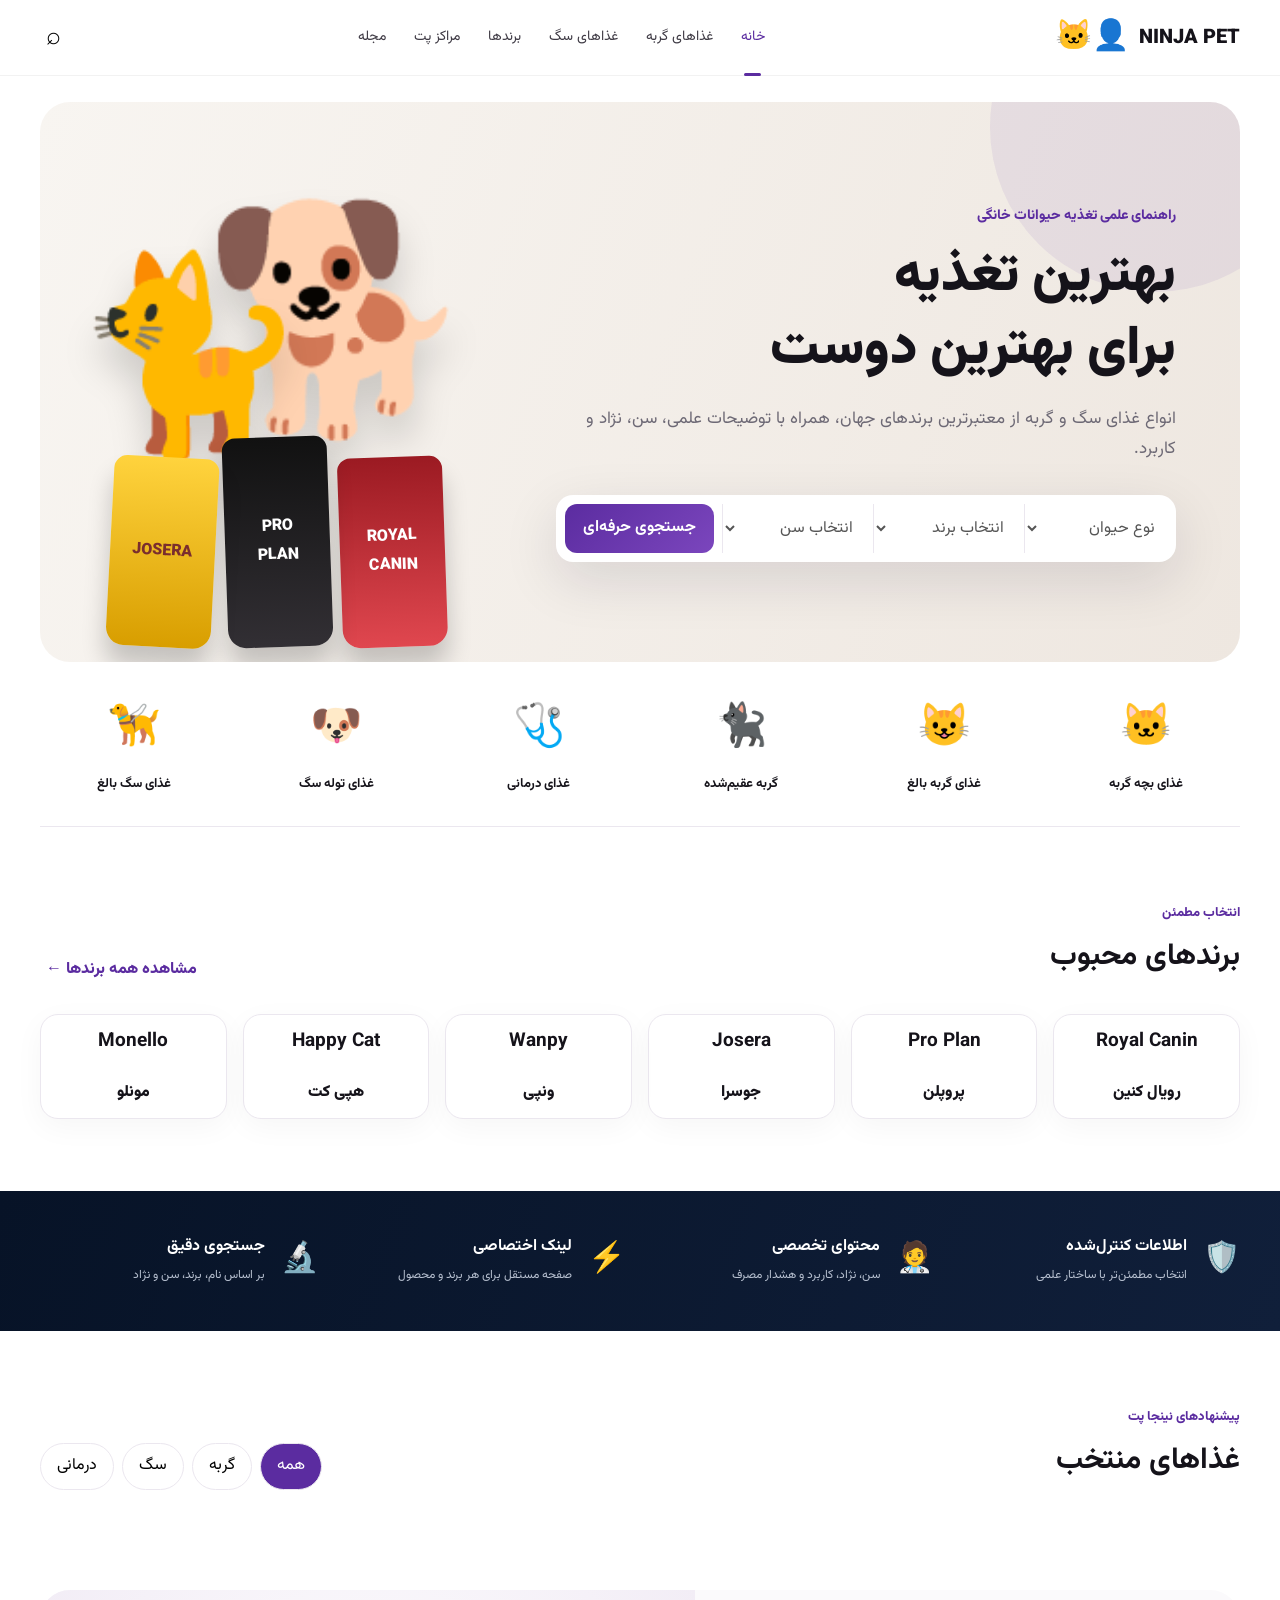
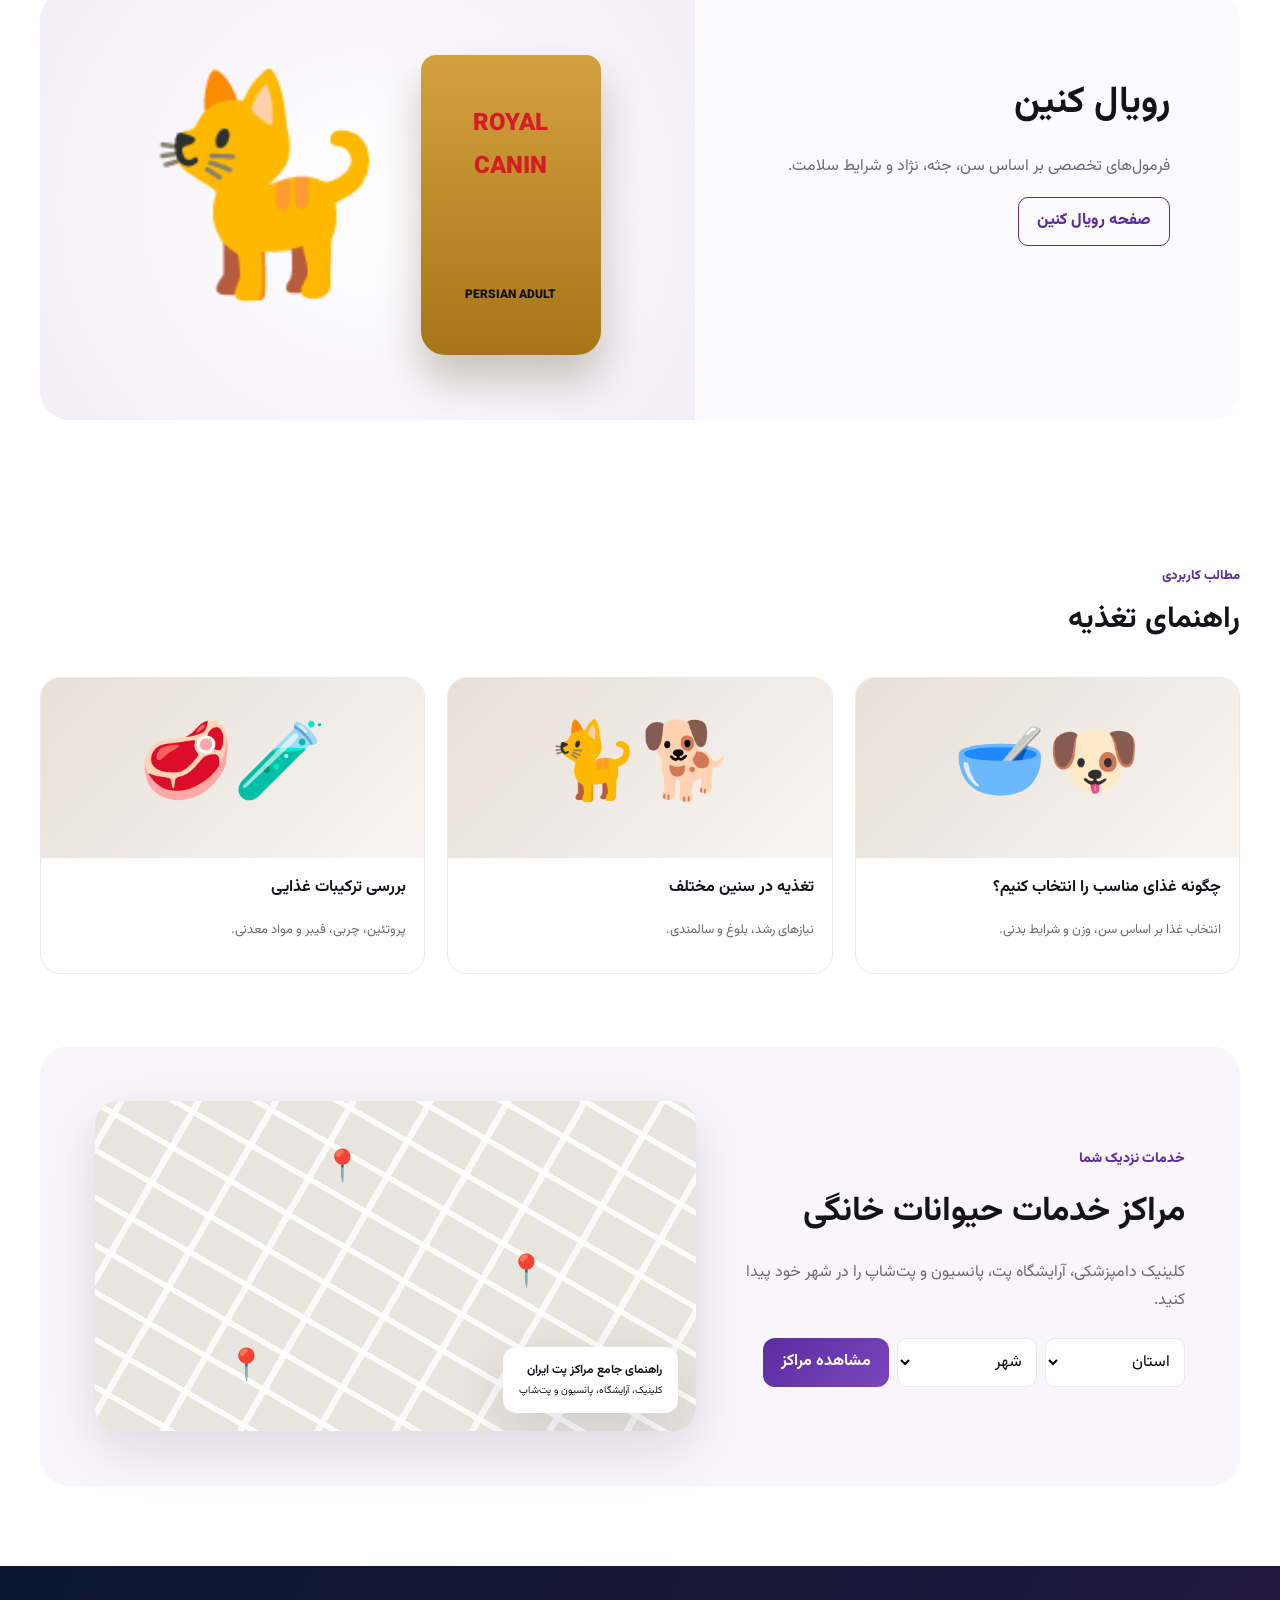
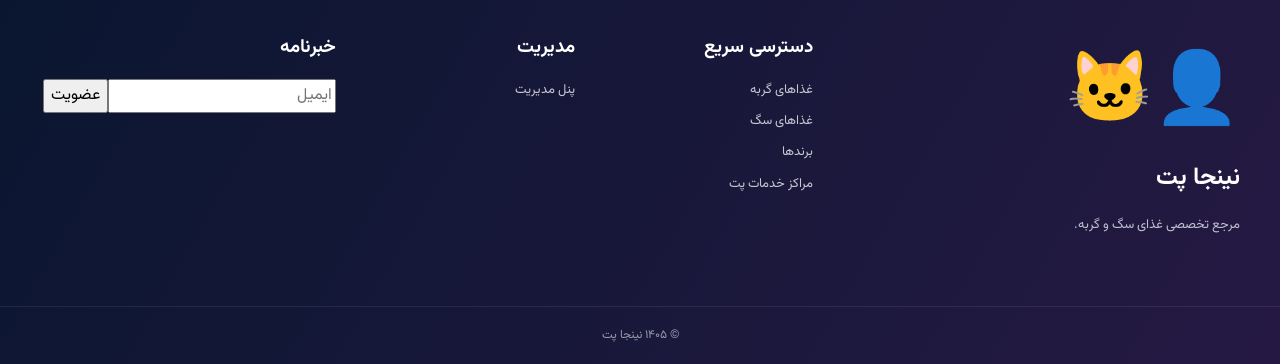
==== commit bc33c791: "Fix popular brands and rename pet services directory" ====
--- a/index.html
+++ b/index.html
@@ -1 +1 @@
-<!doctype html><html lang="fa" dir="rtl"><head><meta charset="utf-8"><meta name="viewport" content="width=device-width,initial-scale=1"><meta name="theme-color" content="#5b2ca0"><meta name="description" content="نینجا پت؛ مرجع فارسی و علمی غذای سگ و گربه، معرفی برندها و دامپزشکی‌های ایران."><title>نینجا پت | مرجع تخصصی غذای سگ و گربه</title><link rel="manifest" href="manifest.webmanifest"><link rel="stylesheet" href="styles.css"><link rel="stylesheet" href="page.css"></head><body><header class="site-header"><a class="brand" href="index.html"><span class="brand-mark">🐱‍👤</span><span>NINJA PET</span></a><nav class="desktop-nav"><a class="active" href="index.html">خانه</a><a href="catalog.html?pet=cat">غذاهای گربه</a><a href="catalog.html?pet=dog">غذاهای سگ</a><a href="brands.html">برندها</a><a href="veterinarians.html">دامپزشکی‌ها</a><a href="#mag">مجله</a></nav><div class="header-actions"><button class="icon-btn" data-search-open aria-label="جستجو">⌕</button><button class="menu-btn">☰</button></div></header><main><section class="hero section-shell"><div class="hero-copy"><span class="eyebrow">راهنمای علمی تغذیه حیوانات خانگی</span><h1>بهترین تغذیه<br>برای بهترین دوست</h1><p>انواع غذای سگ و گربه از معتبرترین برندهای جهان، همراه با توضیحات علمی، سن، نژاد و کاربرد.</p><div class="finder"><select id="petType"><option value="all">نوع حیوان</option><option value="cat">گربه</option><option value="dog">سگ</option></select><select id="brandFilter"><option value="all">انتخاب برند</option></select><select id="ageFilter"><option value="all">انتخاب سن</option><option value="kitten">توله / بچه</option><option value="adult">بالغ</option><option value="senior">سالمند</option></select><button id="finderButton">جستجوی حرفه‌ای</button></div></div><div class="hero-visual"><div class="pet dog">🐕</div><div class="pet cat">🐈</div><div class="bags"><span class="bag red">ROYAL<br>CANIN</span><span class="bag black">PRO<br>PLAN</span><span class="bag yellow">JOSERA</span></div></div></section><section class="quick-categories section-shell"><a href="catalog.html?pet=cat&age=kitten"><span>🐱</span>غذای بچه گربه</a><a href="catalog.html?pet=cat&age=adult"><span>😺</span>غذای گربه بالغ</a><a href="search.html?q=عقیم شده"><span>🐈‍⬛</span>گربه عقیم‌شده</a><a href="search.html?q=درمانی"><span>🩺</span>غذای درمانی</a><a href="catalog.html?pet=dog&age=kitten"><span>🐶</span>غذای توله سگ</a><a href="catalog.html?pet=dog&age=adult"><span>🦮</span>غذای سگ بالغ</a></section><section class="section-shell content-section"><div class="section-heading"><div><span>انتخاب مطمئن</span><h2>برندهای محبوب</h2></div><button class="text-button" id="allBrands">مشاهده همه برندها ←</button></div><div class="brand-grid" id="brandGrid"></div></section><section class="benefits"><article>🛡️<div><h3>اطلاعات کنترل‌شده</h3><p>انتخاب مطمئن‌تر با ساختار علمی</p></div></article><article>🧑‍⚕️<div><h3>محتوای تخصصی</h3><p>سن، نژاد، کاربرد و هشدار مصرف</p></div></article><article>⚡<div><h3>لینک اختصاصی</h3><p>صفحه مستقل برای هر برند و محصول</p></div></article><article>🔬<div><h3>جستجوی دقیق</h3><p>بر اساس نام، برند، سن و نژاد</p></div></article></section><section class="section-shell content-section"><div class="section-heading"><div><span>پیشنهادهای نینجا پت</span><h2>غذاهای منتخب</h2></div><div class="chips"><button class="active" data-filter="all">همه</button><button data-filter="cat">گربه</button><button data-filter="dog">سگ</button><button data-filter="medical">درمانی</button></div></div><div class="product-grid" id="productGrid"></div></section><section class="brand-feature section-shell"><div class="feature-copy"><h2>رویال کنین</h2><p>فرمول‌های تخصصی بر اساس سن، جثه، نژاد و شرایط سلامت.</p><a href="brand.html?slug=royal-canin" class="outline-button">صفحه رویال کنین</a></div><div class="feature-art"><div class="giant-bag">ROYAL<br>CANIN<br><small>PERSIAN ADULT</small></div><div class="fluffy-cat">🐈</div></div></section><section id="mag" class="section-shell content-section"><div class="section-heading"><div><span>مطالب کاربردی</span><h2>راهنمای تغذیه</h2></div></div><div class="article-grid"><article><div class="article-image">🐶🥣</div><h3>چگونه غذای مناسب را انتخاب کنیم؟</h3><p>انتخاب غذا بر اساس سن، وزن و شرایط بدنی.</p></article><article><div class="article-image">🐕🐈</div><h3>تغذیه در سنین مختلف</h3><p>نیازهای رشد، بلوغ و سالمندی.</p></article><article><div class="article-image">🧪🥩</div><h3>بررسی ترکیبات غذایی</h3><p>پروتئین، چربی، فیبر و مواد معدنی.</p></article></div></section><section class="vet-section section-shell"><div><span class="eyebrow">خدمات نزدیک شما</span><h2>دامپزشکی‌های معتبر را پیدا کنید</h2><p>استان و شهر را انتخاب کنید و وارد صفحه کامل دامپزشکی‌ها شوید.</p><div class="vet-search"><select id="province"><option value="all">استان</option></select><select id="city"><option value="all">شهر</option></select><button id="vetSearch">مشاهده مراکز</button></div></div><div class="map-card"><div class="map-lines"></div><span class="pin p1">📍</span><span class="pin p2">📍</span><span class="pin p3">📍</span><div class="clinic-card"><strong>بانک دامپزشکی‌های ایران</strong><small>اطلاعات تماس، ساعات کاری و لوکیشن</small></div></div></section></main><footer><div class="footer-grid section-shell"><div class="footer-brand"><span class="ninja">🐱‍👤</span><h2>نینجا پت</h2><p>مرجع تخصصی غذای سگ و گربه.</p></div><div><h3>دسترسی سریع</h3><a href="catalog.html?pet=cat">غذاهای گربه</a><a href="catalog.html?pet=dog">غذاهای سگ</a><a href="brands.html">برندها</a><a href="veterinarians.html">دامپزشکی‌ها</a></div><div><h3>مدیریت</h3><a href="admin.html">پنل مدیریت</a></div><div><h3>خبرنامه</h3><form id="newsletter"><input type="email" placeholder="ایمیل" required><button>عضویت</button></form></div></div><div class="copyright">© ۱۴۰۵ نینجا پت</div></footer><nav class="mobile-bottom"><a class="active" href="index.html">⌂<small>خانه</small></a><a href="brands.html">◇<small>برندها</small></a><a href="search.html">⌕<small>جستجو</small></a><a href="veterinarians.html">⌖<small>دامپزشکی</small></a></nav><script src="data.js"></script><script src="shared.js"></script><script src="app.js"></script></body></html>+<!doctype html><html lang="fa" dir="rtl"><head><meta charset="utf-8"><meta name="viewport" content="width=device-width,initial-scale=1"><meta name="theme-color" content="#5b2ca0"><meta name="description" content="نینجا پت؛ مرجع فارسی و علمی غذای سگ و گربه، معرفی برندها و مراکز خدمات حیوانات خانگی ایران."><title>نینجا پت | مرجع تخصصی غذای سگ و گربه</title><link rel="manifest" href="manifest.webmanifest"><link rel="stylesheet" href="styles.css"><link rel="stylesheet" href="page.css"></head><body><header class="site-header"><a class="brand" href="index.html"><span class="brand-mark">🐱‍👤</span><span>NINJA PET</span></a><nav class="desktop-nav"><a class="active" href="index.html">خانه</a><a href="catalog.html?pet=cat">غذاهای گربه</a><a href="catalog.html?pet=dog">غذاهای سگ</a><a href="brands.html">برندها</a><a href="veterinarians.html">مراکز پت</a><a href="#mag">مجله</a></nav><div class="header-actions"><button class="icon-btn" data-search-open aria-label="جستجو">⌕</button><button class="menu-btn">☰</button></div></header><main><section class="hero section-shell"><div class="hero-copy"><span class="eyebrow">راهنمای علمی تغذیه حیوانات خانگی</span><h1>بهترین تغذیه<br>برای بهترین دوست</h1><p>انواع غذای سگ و گربه از معتبرترین برندهای جهان، همراه با توضیحات علمی، سن، نژاد و کاربرد.</p><div class="finder"><select id="petType"><option value="all">نوع حیوان</option><option value="cat">گربه</option><option value="dog">سگ</option></select><select id="brandFilter"><option value="all">انتخاب برند</option></select><select id="ageFilter"><option value="all">انتخاب سن</option><option value="kitten">توله / بچه</option><option value="adult">بالغ</option><option value="senior">سالمند</option></select><button id="finderButton">جستجوی حرفه‌ای</button></div></div><div class="hero-visual"><div class="pet dog">🐕</div><div class="pet cat">🐈</div><div class="bags"><span class="bag red">ROYAL<br>CANIN</span><span class="bag black">PRO<br>PLAN</span><span class="bag yellow">JOSERA</span></div></div></section><section class="quick-categories section-shell"><a href="catalog.html?pet=cat&age=kitten"><span>🐱</span>غذای بچه گربه</a><a href="catalog.html?pet=cat&age=adult"><span>😺</span>غذای گربه بالغ</a><a href="search.html?q=عقیم شده"><span>🐈‍⬛</span>گربه عقیم‌شده</a><a href="search.html?q=درمانی"><span>🩺</span>غذای درمانی</a><a href="catalog.html?pet=dog&age=kitten"><span>🐶</span>غذای توله سگ</a><a href="catalog.html?pet=dog&age=adult"><span>🦮</span>غذای سگ بالغ</a></section><section class="section-shell content-section"><div class="section-heading"><div><span>انتخاب مطمئن</span><h2>برندهای محبوب</h2></div><button class="text-button" id="allBrands">مشاهده همه برندها ←</button></div><div class="brand-grid" id="brandGrid"><a class="brand-card" href="brand.html?slug=royal-canin"><strong>Royal Canin</strong><small>رویال کنین</small></a><a class="brand-card" href="brand.html?slug=pro-plan"><strong>Pro Plan</strong><small>پروپلن</small></a><a class="brand-card" href="brand.html?slug=josera"><strong>Josera</strong><small>جوسرا</small></a><a class="brand-card" href="brand.html?slug=wanpy"><strong>Wanpy</strong><small>ونپی</small></a><a class="brand-card" href="brand.html?slug=happy-cat"><strong>Happy Cat</strong><small>هپی کت</small></a><a class="brand-card" href="brand.html?slug=monello"><strong>Monello</strong><small>مونلو</small></a></div></section><section class="benefits"><article>🛡️<div><h3>اطلاعات کنترل‌شده</h3><p>انتخاب مطمئن‌تر با ساختار علمی</p></div></article><article>🧑‍⚕️<div><h3>محتوای تخصصی</h3><p>سن، نژاد، کاربرد و هشدار مصرف</p></div></article><article>⚡<div><h3>لینک اختصاصی</h3><p>صفحه مستقل برای هر برند و محصول</p></div></article><article>🔬<div><h3>جستجوی دقیق</h3><p>بر اساس نام، برند، سن و نژاد</p></div></article></section><section class="section-shell content-section"><div class="section-heading"><div><span>پیشنهادهای نینجا پت</span><h2>غذاهای منتخب</h2></div><div class="chips"><button class="active" data-filter="all">همه</button><button data-filter="cat">گربه</button><button data-filter="dog">سگ</button><button data-filter="medical">درمانی</button></div></div><div class="product-grid" id="productGrid"></div></section><section class="brand-feature section-shell"><div class="feature-copy"><h2>رویال کنین</h2><p>فرمول‌های تخصصی بر اساس سن، جثه، نژاد و شرایط سلامت.</p><a href="brand.html?slug=royal-canin" class="outline-button">صفحه رویال کنین</a></div><div class="feature-art"><div class="giant-bag">ROYAL<br>CANIN<br><small>PERSIAN ADULT</small></div><div class="fluffy-cat">🐈</div></div></section><section id="mag" class="section-shell content-section"><div class="section-heading"><div><span>مطالب کاربردی</span><h2>راهنمای تغذیه</h2></div></div><div class="article-grid"><article><div class="article-image">🐶🥣</div><h3>چگونه غذای مناسب را انتخاب کنیم؟</h3><p>انتخاب غذا بر اساس سن، وزن و شرایط بدنی.</p></article><article><div class="article-image">🐕🐈</div><h3>تغذیه در سنین مختلف</h3><p>نیازهای رشد، بلوغ و سالمندی.</p></article><article><div class="article-image">🧪🥩</div><h3>بررسی ترکیبات غذایی</h3><p>پروتئین، چربی، فیبر و مواد معدنی.</p></article></div></section><section class="vet-section section-shell"><div><span class="eyebrow">خدمات نزدیک شما</span><h2>مراکز خدمات حیوانات خانگی</h2><p>کلینیک دامپزشکی، آرایشگاه پت، پانسیون و پت‌شاپ را در شهر خود پیدا کنید.</p><div class="vet-search"><select id="province"><option value="all">استان</option></select><select id="city"><option value="all">شهر</option></select><button id="vetSearch">مشاهده مراکز</button></div></div><div class="map-card"><div class="map-lines"></div><span class="pin p1">📍</span><span class="pin p2">📍</span><span class="pin p3">📍</span><div class="clinic-card"><strong>راهنمای جامع مراکز پت ایران</strong><small>کلینیک، آرایشگاه، پانسیون و پت‌شاپ</small></div></div></section></main><footer><div class="footer-grid section-shell"><div class="footer-brand"><span class="ninja">🐱‍👤</span><h2>نینجا پت</h2><p>مرجع تخصصی غذای سگ و گربه.</p></div><div><h3>دسترسی سریع</h3><a href="catalog.html?pet=cat">غذاهای گربه</a><a href="catalog.html?pet=dog">غذاهای سگ</a><a href="brands.html">برندها</a><a href="veterinarians.html">مراکز خدمات پت</a></div><div><h3>مدیریت</h3><a href="admin.html">پنل مدیریت</a></div><div><h3>خبرنامه</h3><form id="newsletter"><input type="email" placeholder="ایمیل" required><button>عضویت</button></form></div></div><div class="copyright">© ۱۴۰۵ نینجا پت</div></footer><nav class="mobile-bottom"><a class="active" href="index.html">⌂<small>خانه</small></a><a href="brands.html">◇<small>برندها</small></a><a href="search.html">⌕<small>جستجو</small></a><a href="veterinarians.html">⌖<small>مراکز پت</small></a></nav><script src="data.js"></script><script src="directory-data.js"></script><script src="shared.js"></script><script src="app.js"></script></body></html>
